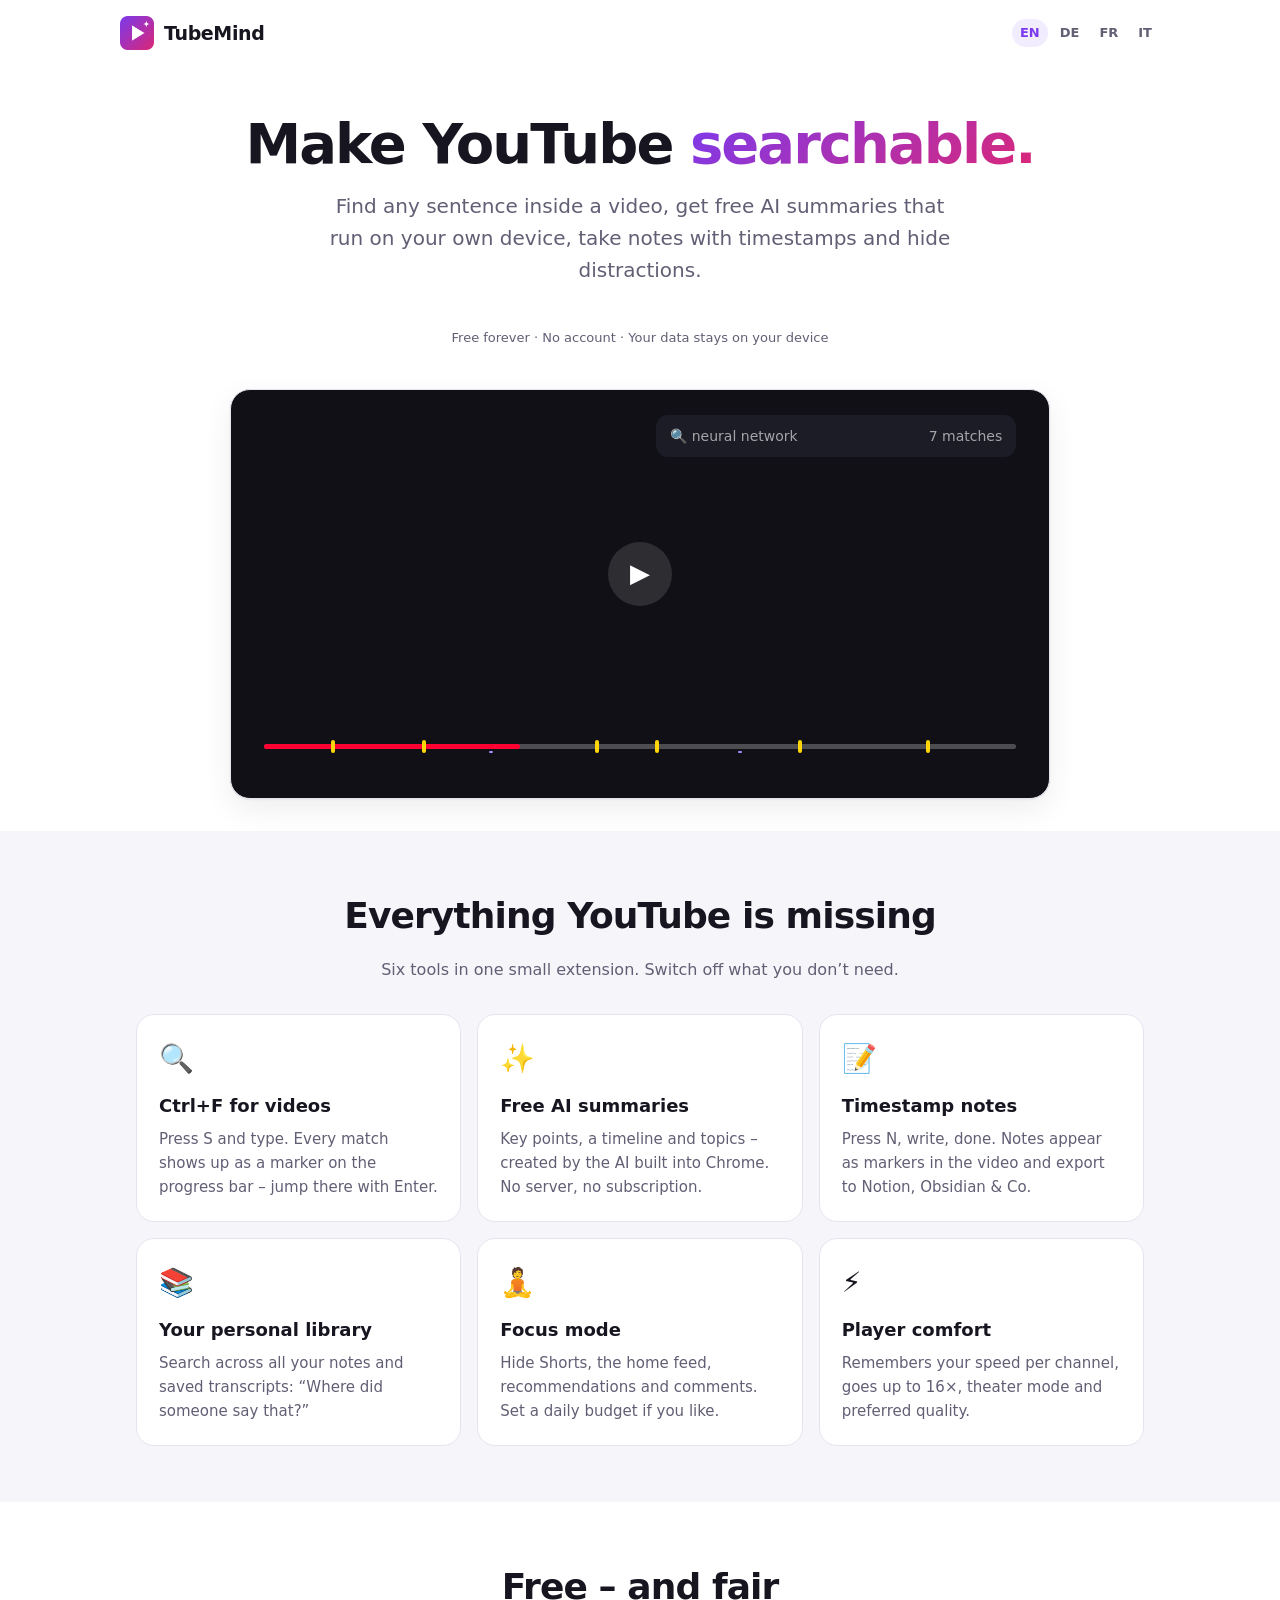
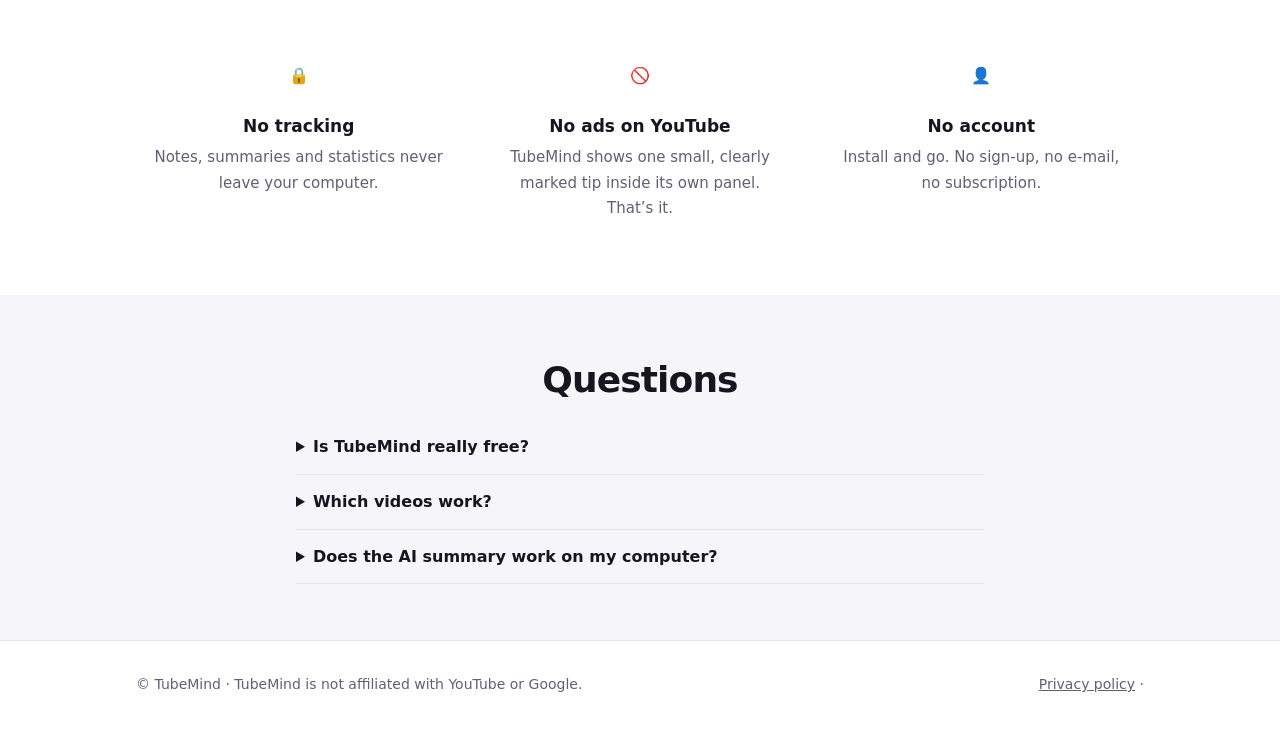
==== website/index.html @ 24bdd8e0 "Add TubeMind YouTube extension, website and store materials Free Manifest V3 extension for Chrome/Ed" ====
<!doctype html>
<html lang="en">
<head>
  <meta charset="utf-8">
  <meta name="viewport" content="width=device-width, initial-scale=1">
  <title>TubeMind – Search, summarize & take notes on YouTube</title>
  <meta name="description" content="Free Chrome extension: search inside YouTube videos, free on-device AI summaries, timestamp notes and focus mode. No account, no tracking.">
  <link rel="icon" href="assets/logo-256.png">
  <meta property="og:title" content="TubeMind – make YouTube searchable">
  <meta property="og:description" content="Search inside videos, free AI summaries, timestamp notes, focus mode.">
  <meta property="og:image" content="assets/logo-256.png">
  <link rel="stylesheet" href="assets/style.css">
</head>
<body>
  <div class="wrap nav">
    <a class="logo" href="./"><img src="assets/logo-256.png" alt=""> TubeMind</a>
    <nav class="lang-switch"><a data-set-lang="en">en</a><a data-set-lang="de">de</a><a data-set-lang="fr">fr</a><a data-set-lang="it">it</a></nav>
  </div>

  <header class="wrap hero">
    <h1><span data-t="heroTitleA">Make YouTube</span> <span class="grad" data-t="heroTitleB">searchable.</span></h1>
    <p data-t="heroText">Find any sentence inside a video, get free AI summaries that run on your own device, take notes with timestamps and hide distractions.</p>
    <div class="cta">
      <a class="btn btn-primary" data-link="store" href="#" data-t="navInstall">Add to Chrome – free</a>
      <a class="btn" data-link="donate" href="#" target="_blank" rel="noopener">❤️ <span data-t="donate">Support the project</span></a>
    </div>
    <div class="note" data-t="heroNote">Free forever · No account · Your data stays on your device</div>

    <div class="demo" aria-hidden="true">
      <div class="demo-search"><span>🔍 <span data-t="demoQuery">neural network</span></span><span data-t="demoHits">7 matches</span></div>
      <div class="demo-play">▶</div>
      <div class="demo-bar">
        <span class="demo-mark" style="left:9%"></span>
        <span class="demo-mark" style="left:21%"></span>
        <span class="demo-mark note" style="left:30%"></span>
        <span class="demo-mark" style="left:44%"></span>
        <span class="demo-mark" style="left:52%"></span>
        <span class="demo-mark note" style="left:63%"></span>
        <span class="demo-mark" style="left:71%"></span>
        <span class="demo-mark" style="left:88%"></span>
      </div>
    </div>
  </header>

  <section class="section soft">
    <div class="wrap">
      <h2 data-t="featuresTitle">Everything YouTube is missing</h2>
      <p class="lead" data-t="featuresLead"></p>
      <div class="features">
        <div class="feature"><div class="icon">🔍</div><h3 data-t="f1t"></h3><p data-t="f1d"></p></div>
        <div class="feature"><div class="icon">✨</div><h3 data-t="f2t"></h3><p data-t="f2d"></p></div>
        <div class="feature"><div class="icon">📝</div><h3 data-t="f3t"></h3><p data-t="f3d"></p></div>
        <div class="feature"><div class="icon">📚</div><h3 data-t="f4t"></h3><p data-t="f4d"></p></div>
        <div class="feature"><div class="icon">🧘</div><h3 data-t="f5t"></h3><p data-t="f5d"></p></div>
        <div class="feature"><div class="icon">⚡</div><h3 data-t="f6t"></h3><p data-t="f6d"></p></div>
      </div>
    </div>
  </section>

  <section class="section">
    <div class="wrap">
      <h2 data-t="promiseTitle">Free – and fair</h2>
      <div class="promise">
        <div><div>🔒</div><strong data-t="p1t"></strong><span data-t="p1d"></span></div>
        <div><div>🚫</div><strong data-t="p2t"></strong><span data-t="p2d"></span></div>
        <div><div>👤</div><strong data-t="p3t"></strong><span data-t="p3d"></span></div>
      </div>
      <div class="ad-slot" data-slot="home"><div class="ad-label" data-t="adLabel">Advertisement</div></div>
    </div>
  </section>

  <section class="section soft">
    <div class="wrap faq">
      <h2 data-t="faqTitle">Questions</h2>
      <details><summary data-t="q1"></summary><p data-t="a1"></p></details>
      <details><summary data-t="q2"></summary><p data-t="a2"></p></details>
      <details><summary data-t="q3"></summary><p data-t="a3"></p></details>
    </div>
  </section>

  <footer>
    <div class="wrap">
      <span>© TubeMind · <span data-t="footerNote"></span></span>
      <span><a href="privacy.html" data-t="footerPrivacy">Privacy policy</a> · <a data-link="mail" href="#" data-t="footerContact">Contact</a></span>
    </div>
  </footer>

  <script src="assets/site-config.js"></script>
  <script src="assets/texts.js"></script>
  <script src="assets/site.js"></script>
</body>
</html>
---- website/assets/style.css ----
:root {
  --bg: #ffffff;
  --bg-soft: #f6f5fa;
  --card: #ffffff;
  --border: #e6e3ef;
  --text: #17151f;
  --muted: #625f75;
  --accent: #7c3aed;
  --accent-2: #db2777;
  --accent-soft: #f1ecfe;
  --on-accent: #ffffff;
  --shadow: 0 1px 2px rgba(20, 16, 40, 0.05), 0 10px 30px rgba(20, 16, 40, 0.07);
  color-scheme: light;
}
@media (prefers-color-scheme: dark) {
  :root:not([data-theme='light']) {
    --bg: #0f0e15;
    --bg-soft: #15141d;
    --card: #1b1a25;
    --border: #2b2938;
    --text: #ecebf3;
    --muted: #a3a0b5;
    --accent: #a78bfa;
    --accent-2: #f472b6;
    --accent-soft: rgba(167, 139, 250, 0.14);
    --on-accent: #1b1033;
    --shadow: 0 1px 2px rgba(0, 0, 0, 0.3), 0 10px 30px rgba(0, 0, 0, 0.3);
    color-scheme: dark;
  }
}
:root[data-theme='dark'] {
  --bg: #0f0e15;
  --bg-soft: #15141d;
  --card: #1b1a25;
  --border: #2b2938;
  --text: #ecebf3;
  --muted: #a3a0b5;
  --accent: #a78bfa;
  --accent-2: #f472b6;
  --accent-soft: rgba(167, 139, 250, 0.14);
  --on-accent: #1b1033;
  --shadow: 0 1px 2px rgba(0, 0, 0, 0.3), 0 10px 30px rgba(0, 0, 0, 0.3);
  color-scheme: dark;
}

* { box-sizing: border-box; }
html, body { margin: 0; }
body {
  background: var(--bg);
  color: var(--text);
  font: 16px/1.6 system-ui, -apple-system, 'Segoe UI', Roboto, sans-serif;
  -webkit-font-smoothing: antialiased;
}
a { color: var(--accent); }
img { max-width: 100%; }
[hidden] { display: none !important; }
.wrap { max-width: 1040px; margin: 0 auto; padding: 0 16px; }

.nav { display: flex; align-items: center; justify-content: space-between; gap: 12px; padding: 16px 0; }
.logo { display: flex; align-items: center; gap: 10px; font-weight: 800; font-size: 19px; color: var(--text); text-decoration: none; letter-spacing: -0.02em; }
.logo img { width: 34px; height: 34px; }
.lang-switch { display: flex; gap: 4px; font-size: 13px; }
.lang-switch a { padding: 4px 8px; border-radius: 999px; color: var(--muted); text-decoration: none; text-transform: uppercase; font-weight: 600; }
.lang-switch a.active { background: var(--accent-soft); color: var(--accent); }

.btn {
  display: inline-flex;
  align-items: center;
  justify-content: center;
  gap: 8px;
  min-height: 46px;
  padding: 10px 22px;
  border-radius: 999px;
  border: 1px solid var(--border);
  background: var(--card);
  color: var(--text);
  font-weight: 650;
  text-decoration: none;
  transition: transform 0.15s, box-shadow 0.15s;
}
.btn:hover { transform: translateY(-1px); box-shadow: var(--shadow); }
.btn-primary { border: 0; background: linear-gradient(135deg, var(--accent), var(--accent-2)); color: #fff; }

.hero { padding: 48px 0 32px; text-align: center; }
.hero h1 { font-size: clamp(32px, 6vw, 56px); line-height: 1.08; letter-spacing: -0.035em; margin: 0 auto 16px; max-width: 820px; }
.grad { background: linear-gradient(135deg, var(--accent), var(--accent-2)); -webkit-background-clip: text; background-clip: text; color: transparent; }
.hero p { font-size: clamp(17px, 2.4vw, 20px); color: var(--muted); max-width: 640px; margin: 0 auto 28px; }
.cta { display: flex; flex-wrap: wrap; gap: 12px; justify-content: center; }
.note { font-size: 13px; color: var(--muted); margin-top: 14px; }

.demo {
  margin: 40px auto 0;
  max-width: 820px;
  border-radius: 20px;
  border: 1px solid var(--border);
  background: #101016;
  box-shadow: var(--shadow);
  overflow: hidden;
  aspect-ratio: 16 / 8;
  position: relative;
}
.demo-search {
  position: absolute;
  top: 6%;
  right: 4%;
  width: min(60%, 360px);
  padding: 10px 14px;
  border-radius: 12px;
  background: rgba(30, 30, 40, 0.92);
  color: #fff;
  font-size: 14px;
  text-align: left;
  display: flex;
  justify-content: space-between;
}
.demo-search span:last-child { color: rgba(255, 255, 255, 0.6); }
.demo-play {
  position: absolute;
  left: 50%;
  top: 45%;
  transform: translate(-50%, -50%);
  width: 64px;
  height: 64px;
  border-radius: 50%;
  background: rgba(255, 255, 255, 0.12);
  display: grid;
  place-items: center;
  color: #fff;
  font-size: 26px;
}
.demo-bar { position: absolute; left: 4%; right: 4%; bottom: 12%; height: 5px; border-radius: 3px; background: rgba(255, 255, 255, 0.25); }
.demo-bar::before { content: ''; position: absolute; left: 0; top: 0; bottom: 0; width: 34%; border-radius: 3px; background: #ff0033; }
.demo-mark { position: absolute; top: -4px; bottom: -4px; width: 4px; border-radius: 2px; background: #ffd60a; }
.demo-mark.note { background: #a78bfa; top: -7px; }

.section { padding: 56px 0; }
.section h2 { font-size: clamp(26px, 4vw, 36px); letter-spacing: -0.025em; text-align: center; margin: 0 0 12px; }
.section > .wrap > p.lead { text-align: center; color: var(--muted); max-width: 640px; margin: 0 auto 32px; }
.features { display: grid; grid-template-columns: repeat(3, minmax(0, 1fr)); gap: 16px; }
.feature { padding: 22px; border: 1px solid var(--border); border-radius: 18px; background: var(--card); }
.feature .icon { font-size: 28px; }
.feature h3 { margin: 10px 0 6px; font-size: 18px; }
.feature p { margin: 0; color: var(--muted); font-size: 15px; }
.soft { background: var(--bg-soft); }

.promise { display: grid; grid-template-columns: repeat(3, minmax(0, 1fr)); gap: 16px; text-align: center; }
.promise div { padding: 18px; }
.promise strong { display: block; font-size: 17px; margin: 6px 0 4px; }
.promise span { color: var(--muted); font-size: 15px; }

.faq { max-width: 720px; margin: 0 auto; }
.faq details { border-bottom: 1px solid var(--border); padding: 14px 0; }
.faq summary { cursor: pointer; font-weight: 650; }
.faq p { color: var(--muted); margin: 8px 0 0; }

.card { padding: 28px; border: 1px solid var(--border); border-radius: 20px; background: var(--card); box-shadow: var(--shadow); }
.page { max-width: 760px; margin: 0 auto; padding: 24px 16px 48px; }
.page h1 { font-size: clamp(28px, 5vw, 40px); letter-spacing: -0.03em; line-height: 1.15; margin: 8px 0 12px; }
.steps { counter-reset: s; list-style: none; padding: 0; display: flex; flex-direction: column; gap: 14px; margin: 24px 0; }
.steps li { counter-increment: s; display: grid; grid-template-columns: 40px 1fr; gap: 12px; align-items: start; }
.steps li::before { content: counter(s); width: 34px; height: 34px; border-radius: 50%; background: var(--accent-soft); color: var(--accent); display: grid; place-items: center; font-weight: 700; }
.steps strong { display: block; }
.steps span { color: var(--muted); }
kbd { padding: 1px 7px; border: 1px solid var(--border); border-bottom-width: 2px; border-radius: 6px; background: var(--bg-soft); font: 600 13px system-ui, sans-serif; }

.reasons { display: flex; flex-wrap: wrap; gap: 8px; margin: 16px 0; }
.reasons label { display: inline-flex; align-items: center; gap: 6px; padding: 8px 14px; border: 1px solid var(--border); border-radius: 999px; cursor: pointer; font-size: 15px; }
.reasons input { accent-color: var(--accent); }
textarea { width: 100%; min-height: 90px; padding: 12px; border: 1px solid var(--border); border-radius: 12px; background: var(--card); color: var(--text); font: inherit; }

.ad-slot { margin: 28px 0; min-height: 90px; }
.ad-label { font-size: 11px; color: var(--muted); text-transform: uppercase; letter-spacing: 0.06em; }

.legal h2 { font-size: 20px; margin: 28px 0 8px; }
.legal p, .legal li { color: var(--text); }

footer { padding: 32px 0 40px; border-top: 1px solid var(--border); color: var(--muted); font-size: 14px; }
footer .wrap { display: flex; flex-wrap: wrap; gap: 16px; justify-content: space-between; }
footer a { color: var(--muted); }

@media (max-width: 820px) {
  .features, .promise { grid-template-columns: 1fr; }
  .demo { aspect-ratio: 16 / 10; }
}
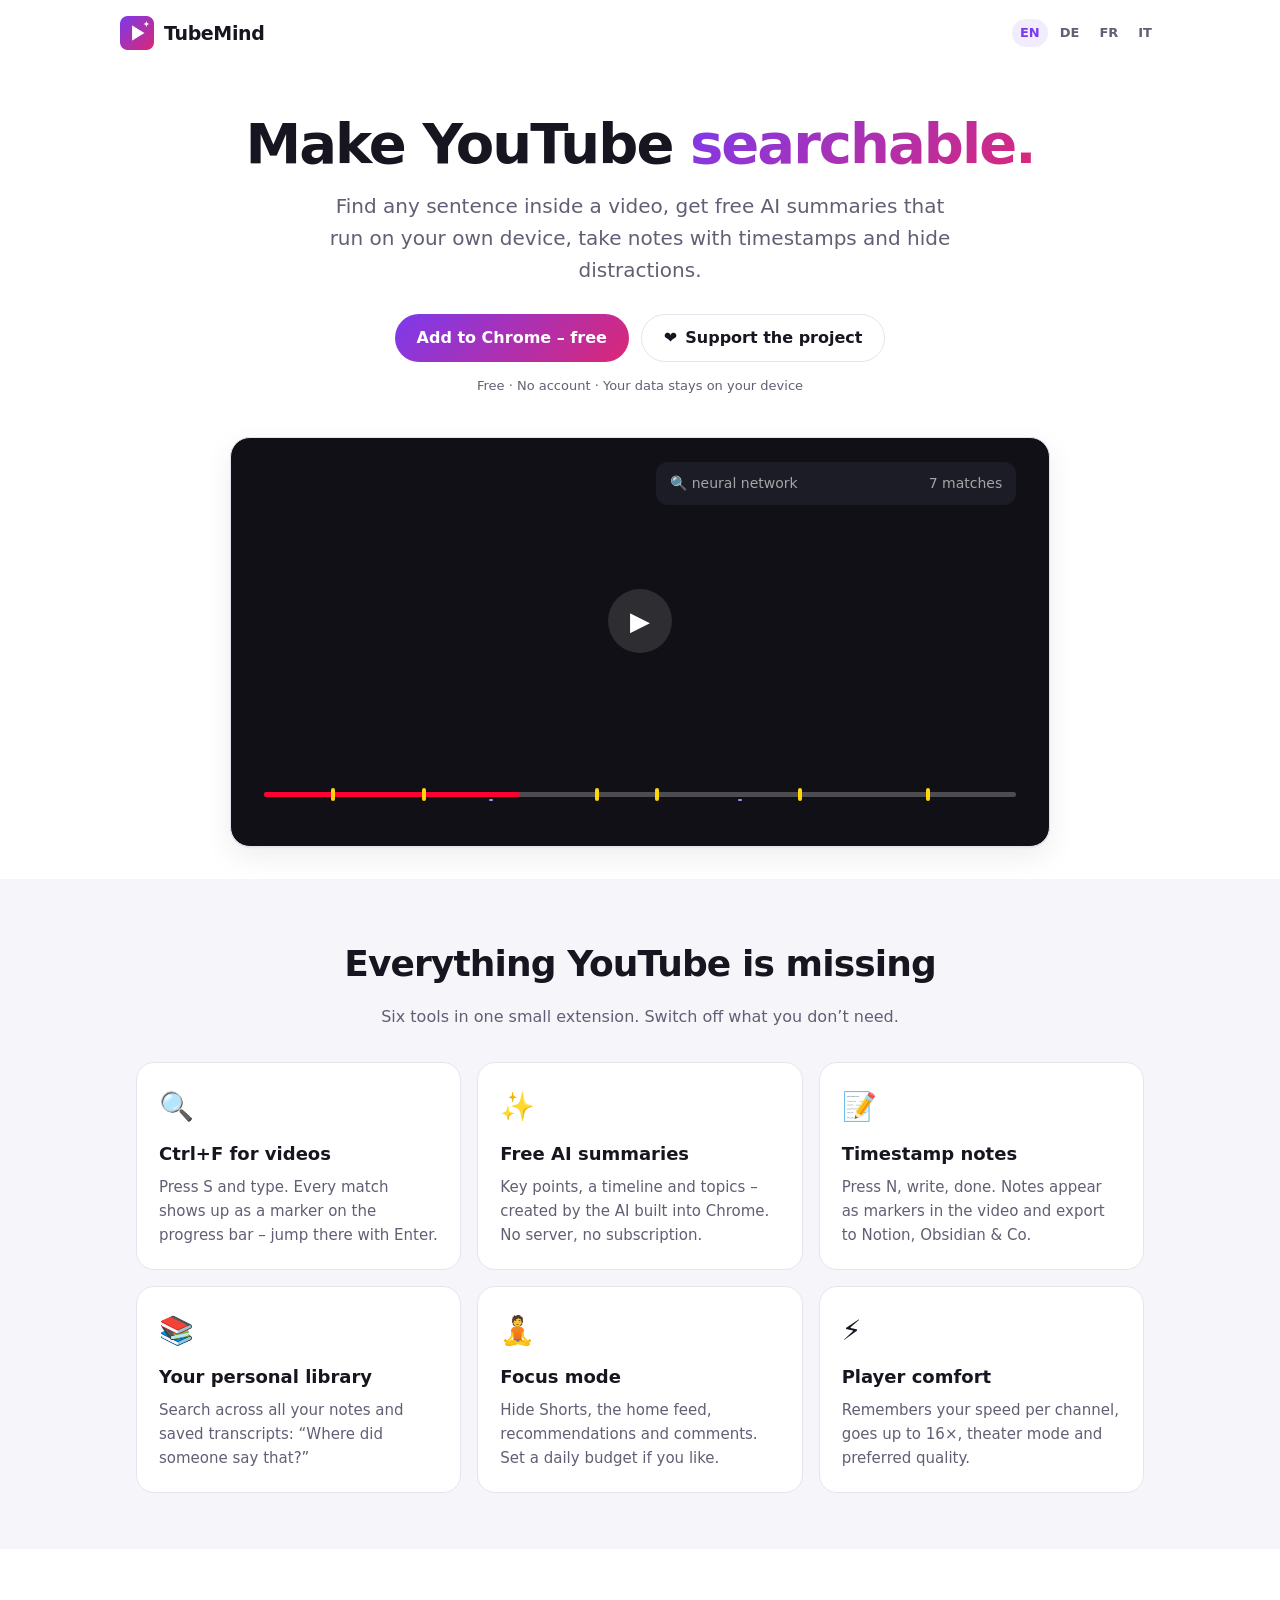
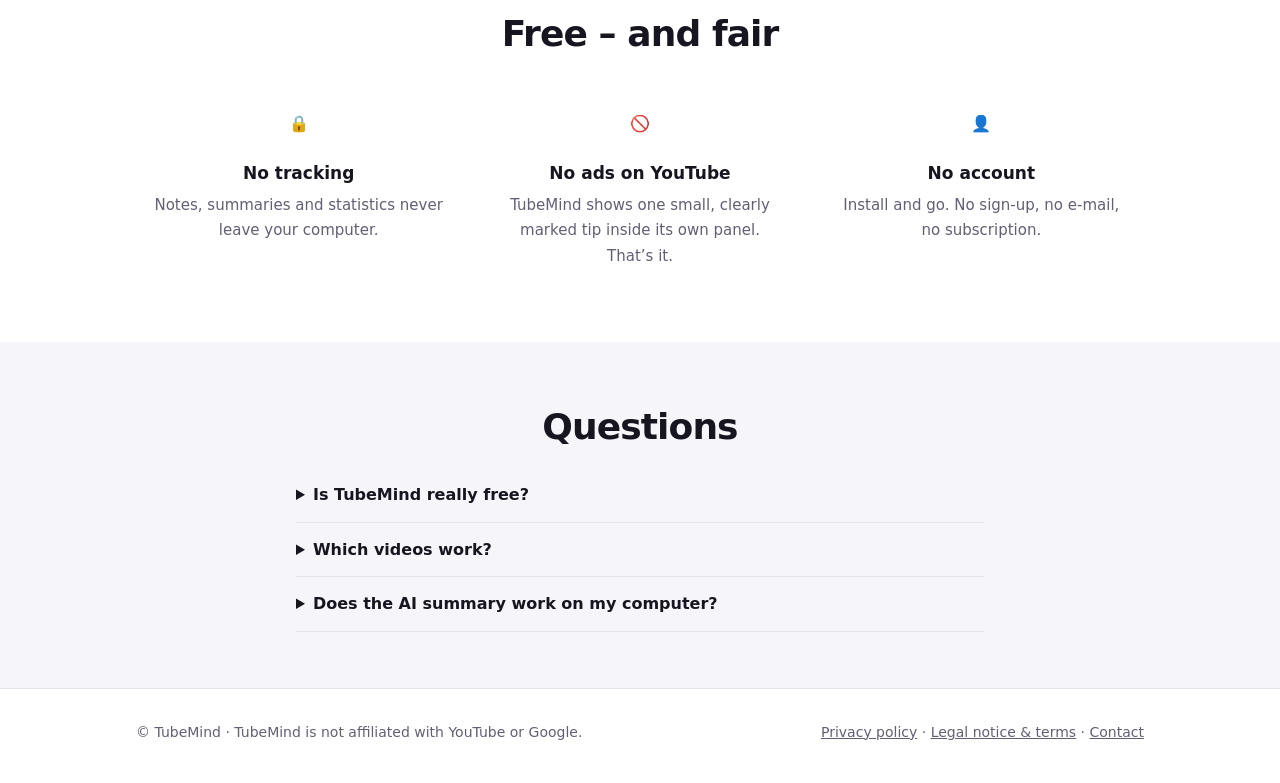
==== commit 94827512: "Add test gate, CI workflow and legal pages - scripts/package.js builds the store ZIP only when all t" ====
--- a/website/index.html
+++ b/website/index.html
@@ -14,7 +14,7 @@
 <body>
   <div class="wrap nav">
     <a class="logo" href="./"><img src="assets/logo-256.png" alt=""> TubeMind</a>
-    <nav class="lang-switch"><a data-set-lang="en">en</a><a data-set-lang="de">de</a><a data-set-lang="fr">fr</a><a data-set-lang="it">it</a></nav>
+    <nav class="lang-switch"><a href="?lang=en" data-set-lang="en">en</a><a href="?lang=de" data-set-lang="de">de</a><a href="?lang=fr" data-set-lang="fr">fr</a><a href="?lang=it" data-set-lang="it">it</a></nav>
   </div>
 
   <header class="wrap hero">
@@ -24,7 +24,7 @@
       <a class="btn btn-primary" data-link="store" href="#" data-t="navInstall">Add to Chrome – free</a>
       <a class="btn" data-link="donate" href="#" target="_blank" rel="noopener">❤️ <span data-t="donate">Support the project</span></a>
     </div>
-    <div class="note" data-t="heroNote">Free forever · No account · Your data stays on your device</div>
+    <div class="note" data-t="heroNote">Free · No account · Your data stays on your device</div>
 
     <div class="demo" aria-hidden="true">
       <div class="demo-search"><span>🔍 <span data-t="demoQuery">neural network</span></span><span data-t="demoHits">7 matches</span></div>
@@ -81,7 +81,7 @@
   <footer>
     <div class="wrap">
       <span>© TubeMind · <span data-t="footerNote"></span></span>
-      <span><a href="privacy.html" data-t="footerPrivacy">Privacy policy</a> · <a data-link="mail" href="#" data-t="footerContact">Contact</a></span>
+      <span><a href="privacy.html" data-t="footerPrivacy">Privacy policy</a> · <a href="legal.html" data-t="footerLegal">Legal notice &amp; terms</a> · <a data-link="mail" href="#" data-t="footerContact">Contact</a></span>
     </div>
   </footer>
 
--- a/website/assets/style.css
+++ b/website/assets/style.css
@@ -79,7 +79,8 @@
   transition: transform 0.15s, box-shadow 0.15s;
 }
 .btn:hover { transform: translateY(-1px); box-shadow: var(--shadow); }
-.btn-primary { border: 0; background: linear-gradient(135deg, var(--accent), var(--accent-2)); color: #fff; }
+.btn-primary { border: 0; background: linear-gradient(135deg, var(--accent), var(--accent-2)); color: var(--on-accent); }
+:focus-visible { outline: 3px solid var(--accent); outline-offset: 2px; }
 
 .hero { padding: 48px 0 32px; text-align: center; }
 .hero h1 { font-size: clamp(32px, 6vw, 56px); line-height: 1.08; letter-spacing: -0.035em; margin: 0 auto 16px; max-width: 820px; }
@@ -177,6 +178,7 @@
 footer { padding: 32px 0 40px; border-top: 1px solid var(--border); color: var(--muted); font-size: 14px; }
 footer .wrap { display: flex; flex-wrap: wrap; gap: 16px; justify-content: space-between; }
 footer a { color: var(--muted); }
+.form-note { font-size: 14px; color: var(--muted); }
 
 @media (max-width: 820px) {
   .features, .promise { grid-template-columns: 1fr; }
